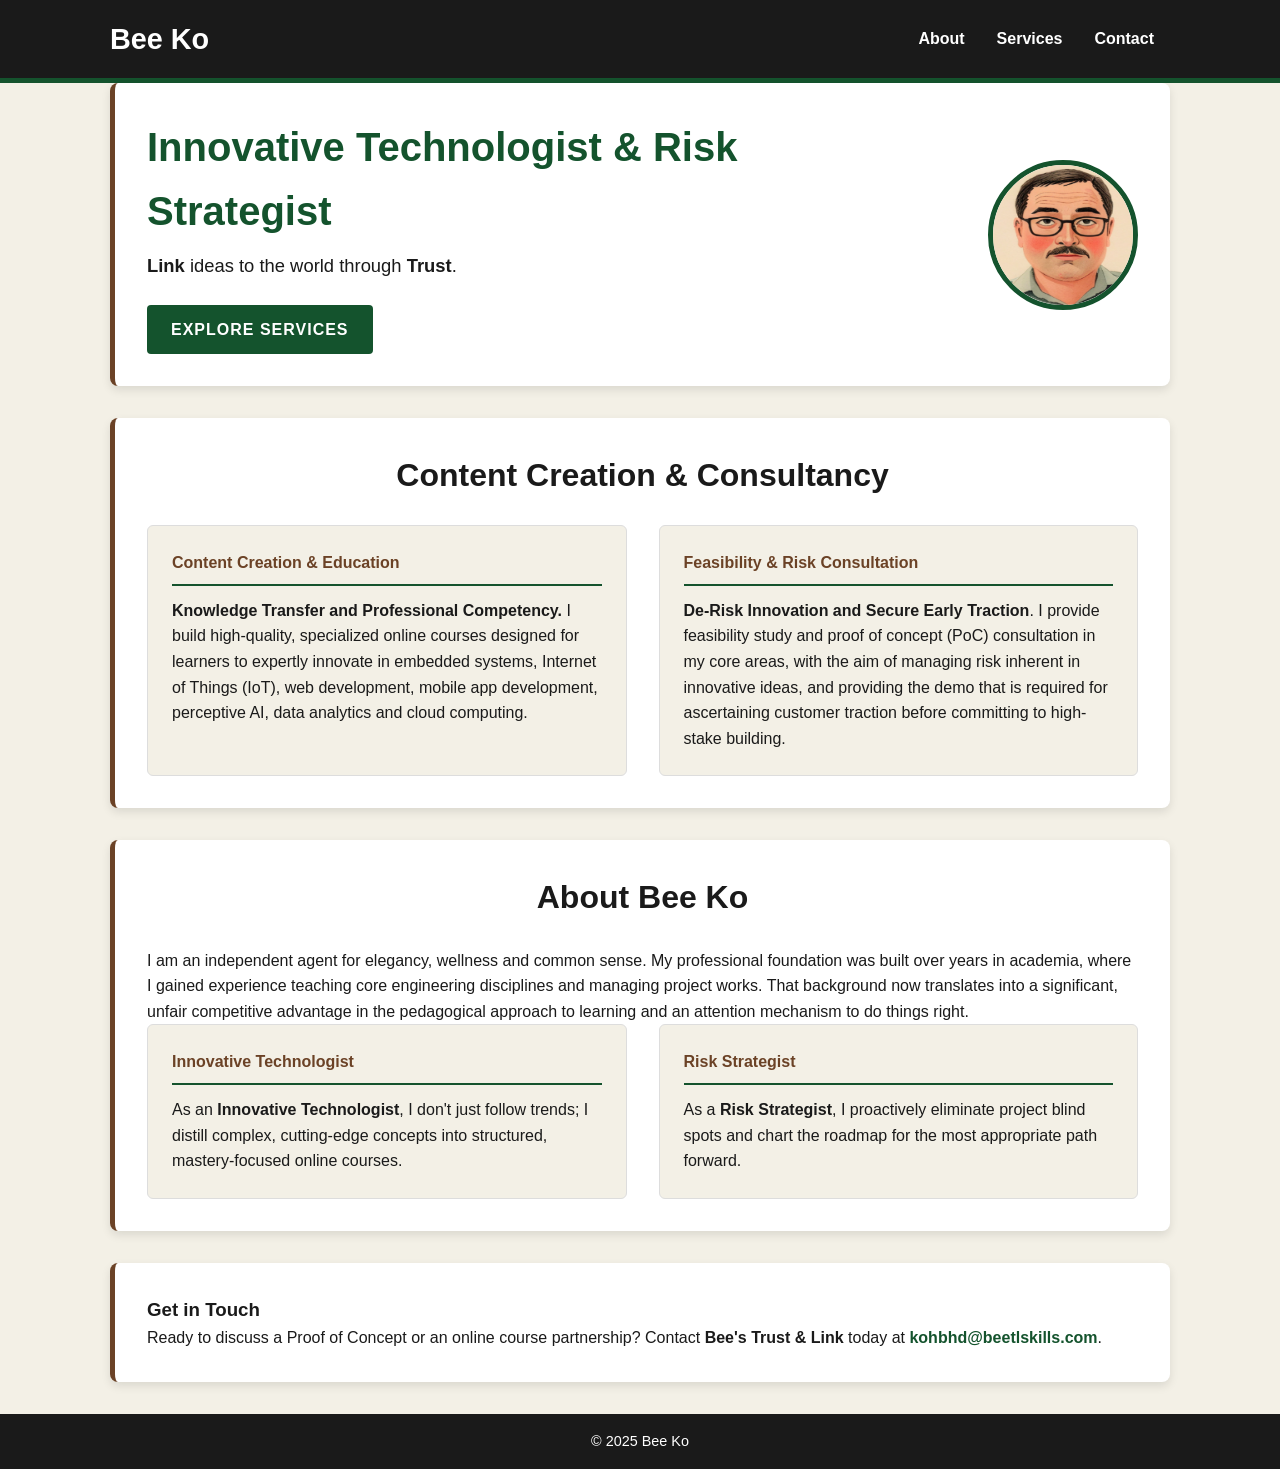
==== index.html @ b1791488 "Update index.html" ====
<!DOCTYPE html>
<html lang="en">
<head>
    <meta charset="UTF-8">
    <meta name="viewport" content="width=device-width, initial-scale=1.0">
    <title>Bee Ko | Innovative Consulting</title>
    <link rel="stylesheet" href="style.css">
</head>
<body>
    <header>
        <div class="container">
            <h1>Bee Ko</h1>
            <nav>
                <ul>
                    <li><a href="#about">About</a></li>
                    <li><a href="#services">Services</a></li>
                    <li><a href="#contact">Contact</a></li>
                </ul>
            </nav>
        </div>
    </header>

    <main class="container">
        <section id="hero" class="card">
            <div class="hero-content">
                <h2>Innovative Technologist & Risk Strategist</h2>
                <p><strong>Link</strong> ideas to the world through <strong>Trust</strong>.</p>
                <a href="#services" class="cta-button">Explore Services</a>
            </div>
            <img src="bee-ko-profile.png" alt="Professional Avatar of Bee Ko" class="profile-image">
        </section>

        <section id="services" class="card">
            <h3>Content Creation & Consultancy</h3>
            <div class="service-details">
                <div class="service-block">
                    <h4>Content Creation & Education</h4>
                    <p><strong>Knowledge Transfer and Professional Competency.</strong> I build high-quality, specialized online courses designed for learners to expertly innovate in embedded systems, Internet of Things (IoT), web development, mobile app development, perceptive AI, data analytics and cloud computing.</p>
                </div>
                <div class="service-block">
                    <h4>Feasibility & Risk Consultation</h4>
                    <p><strong>De-Risk Innovation and Secure Early Traction</strong>. I provide feasibility study and proof of concept (PoC) consultation in my core areas, with the aim of managing risk inherent in innovative ideas, and providing the demo that is required for ascertaining customer traction before committing to high-stake building.</p>
                </div>
            </div>
        </section>
        <section id="about" class="card">
            <h3>About Bee Ko</h3>
            <p>I am an independent agent for elegancy, wellness and common sense. My professional foundation was built over years in academia, where I gained experience teaching core engineering disciplines and managing project works. That background now translates into a significant, unfair competitive advantage in the pedagogical approach to learning and an attention mechanism to do things right.</p>
            <div class="service-details">
                <div class="service-block">
                    <h4>Innovative Technologist</h4>
                    <p>As an <strong>Innovative Technologist</strong>, I don't just follow trends; I distill complex, cutting-edge concepts into structured, mastery-focused online courses.</p>
                </div>
                <div class="service-block">
                    <h4>Risk Strategist</h4>
                    <p>As a <strong>Risk Strategist</strong>, I proactively eliminate project blind spots and chart the roadmap for the most appropriate path forward.</p>
                </div>
            </div>
        </section>
        <section id="contact" class="card">
            <h3>Get in Touch</h3>
            <p>Ready to discuss a Proof of Concept or an online course partnership? Contact <strong>Bee's Trust & Link</strong> today at <a href="mailto:kohbhd@beetlskills.com">kohbhd@beetlskills.com</a>.</p>
        </section>
    </main>

    <footer>
        <div class="container">
            <p>&copy; 2025 Bee Ko</p>
        </div>
    </footer>
</body>
</html>
---- style.css ----
/* --- Wild Duck Color Palette --- */
:root {
    --color-primary: #14532D; /* Iridescent Green */
    --color-secondary: #6B4226; /* Chestnut Brown */
    --color-background: #F3F0E6; /* Creamy White/Tan */
    --color-text: #1A1A1A; /* Near Black */
    --color-light-accent: #FFFFFF; /* Pure White */
}

/* --- Base Styling --- */
* {
    box-sizing: border-box;
    margin: 0;
    padding: 0;
}

body {
    font-family: 'Segoe UI', Tahoma, Geneva, Verdana, sans-serif;
    background-color: var(--color-background);
    color: var(--color-text);
    line-height: 1.6;
}

.container {
    max-width: 1100px;
    margin: 0 auto;
    padding: 0 20px;
}

a {
    color: var(--color-primary);
    text-decoration: none;
    font-weight: bold;
    transition: color 0.3s;
}

a:hover {
    color: #8C8A79;
    text-decoration: underline;
}

/* --- Header & Navigation (Desktop) --- */
header {
    background: var(--color-text);
    color: var(--color-light-accent);
    padding: 1rem 0;
    border-bottom: 5px solid var(--color-primary);
}

header h1 {
    font-size: 1.8rem;
    color: var(--color-light-accent);
}

header .container {
    display: flex;
    justify-content: space-between;
    align-items: center;
}

nav ul {
    list-style: none;
    display: flex; /* Horizontal on desktop */
}

nav ul li a {
    color: var(--color-light-accent);
    padding: 0.5rem 1rem;
    display: block;
    font-weight: bold;
}

nav ul li a:hover {
    color: var(--color-primary);
    background: var(--color-secondary);
}

/* --- Main Content Cards --- */
main {
    padding-top: 2rem;
    padding-bottom: 4rem;
}

.card {
    background: var(--color-light-accent);
    padding: 2rem;
    margin-bottom: 2rem;
    border-radius: 8px;
    box-shadow: 0 4px 10px rgba(0, 0, 0, 0.1);
    border-left: 5px solid var(--color-secondary);
}

/* --- Hero Section (Desktop) --- */
#hero {
    display: flex;
    justify-content: space-between;
    align-items: center;
    min-height: 300px;
}

.hero-content {
    max-width: 60%; /* Desktop width */
}

#hero h2 {
    font-size: 2.5rem;
    color: var(--color-primary);
    margin-bottom: 0.5rem;
}

#hero p {
    font-size: 1.15rem;
    margin-bottom: 1.5rem;
}

.profile-image {
    width: 150px;
    height: 150px;
    background: var(--color-secondary);
    border-radius: 50%;
    border: 5px solid var(--color-primary);
    flex-shrink: 0;
    margin-left: 2rem;
}

.cta-button {
    display: inline-block;
    background: var(--color-primary);
    color: var(--color-light-accent);
    padding: 0.75rem 1.5rem;
    border-radius: 4px;
    font-weight: bold;
    text-transform: uppercase;
    letter-spacing: 1px;
}

.cta-button:hover {
    background: var(--color-secondary);
    color: var(--color-light-accent);
}

/* --- Services & About Section (Desktop) --- */
#services h3, #about h3 {
    text-align: center;
    color: var(--color-text);
    margin-bottom: 1.5rem;
    font-size: 2rem;
}

.service-details {
    display: flex; /* Horizontal on desktop */
    gap: 2rem;
}

.service-block {
    flex: 1;
    padding: 1.5rem;
    background: var(--color-background);
    border-radius: 6px;
    border: 1px solid #ddd;
}

.service-block h4 {
    color: var(--color-secondary);
    margin-bottom: 0.75rem;
    border-bottom: 2px solid var(--color-primary);
    padding-bottom: 0.5rem;
}

/* --- Footer --- */
footer {
    background: var(--color-text);
    color: var(--color-light-accent);
    text-align: center;
    padding: 1rem 0;
    font-size: 0.9rem;
    margin-top: auto;
}

/* ========================================================== */
/* MEDIA QUERIES FOR MOBILE                   */
/* ========================================================== */

/* --- Tablet and Smaller Screens (Max width 768px) --- */
@media (max-width: 768px) {
    /* Adjust Hero Layout */
    #hero {
        flex-direction: column-reverse; /* Put text above image on mobile */
        text-align: center;
        min-height: auto;
    }

    .hero-content {
        max-width: 100%; /* Use full width */
        margin-top: 1.5rem;
    }

    #hero h2 {
        font-size: 2rem;
    }

    .profile-image {
        margin: 0 auto; /* Center image */
    }

    /* Stack Service Blocks */
    .service-details {
        flex-direction: column; /* Stacks the two columns */
        gap: 1.5rem;
    }

    .card {
        padding: 1.5rem; /* Slightly reduced padding */
    }
}

/* --- Small Mobile Phones (Max width 600px) --- */
@media (max-width: 600px) {
    /* Header & Navigation Adjustments */
    header .container {
        flex-direction: column; /* Stack logo/title and nav */
        text-align: center;
    }

    nav ul {
        flex-direction: column; /* Stack navigation links */
        margin-top: 0.5rem;
    }

    nav ul li a {
        padding: 0.25rem 0; /* Less vertical padding for nav items */
    }

    nav ul li a:hover {
        background: transparent; /* Remove background change on hover for stacked links */
        color: var(--color-primary);
    }

    /* General Styling */
    .container {
        padding: 0 10px; /* Less horizontal padding */
    }

    #hero h2 {
        font-size: 1.75rem; /* Smaller hero heading */
    }

    #hero p {
        font-size: 1rem;
    }

    .profile-image {
        width: 120px;
        height: 120px;
    }
}
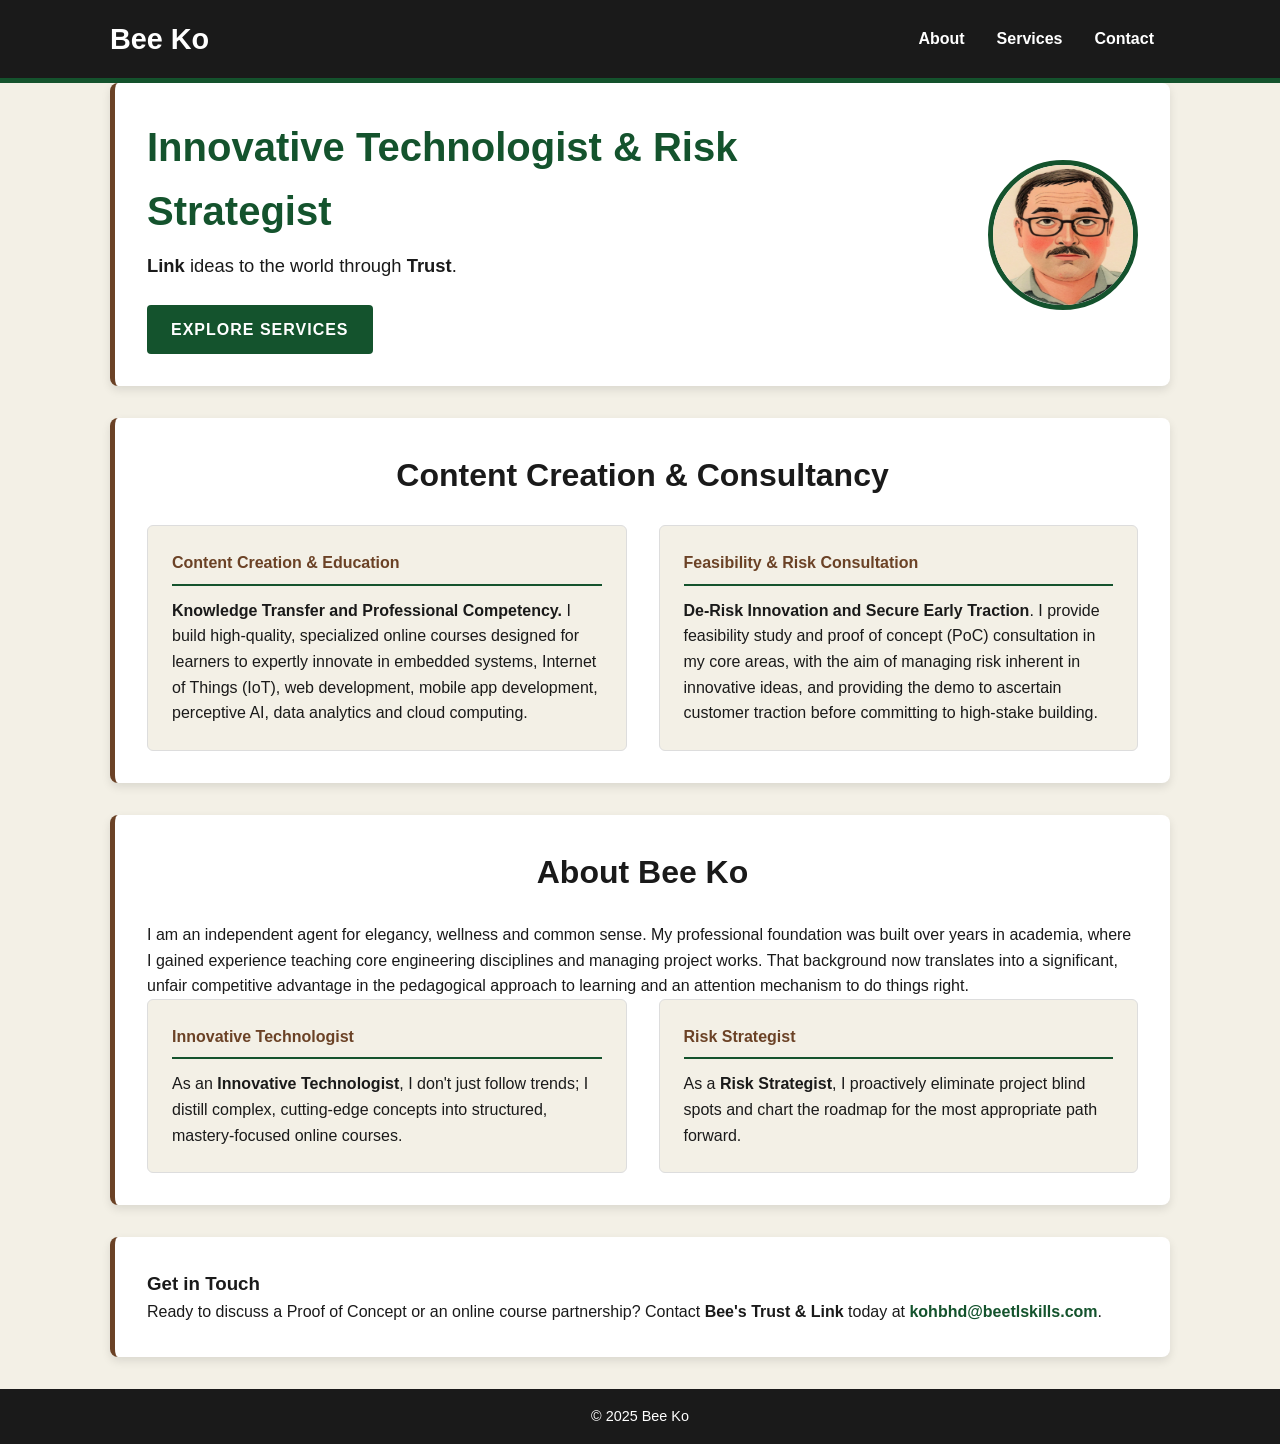
==== commit c4487318: "Update index.html" ====
--- a/index.html
+++ b/index.html
@@ -39,7 +39,7 @@
                 </div>
                 <div class="service-block">
                     <h4>Feasibility & Risk Consultation</h4>
-                    <p><strong>De-Risk Innovation and Secure Early Traction</strong>. I provide feasibility study and proof of concept (PoC) consultation in my core areas, with the aim of managing risk inherent in innovative ideas, and providing the demo that is required for ascertaining customer traction before committing to high-stake building.</p>
+                    <p><strong>De-Risk Innovation and Secure Early Traction</strong>. I provide feasibility study and proof of concept (PoC) consultation in my core areas, with the aim of managing risk inherent in innovative ideas, and providing the demo to ascertain customer traction before committing to high-stake building.</p>
                 </div>
             </div>
         </section>
@@ -78,3 +78,4 @@
 
 
 
+
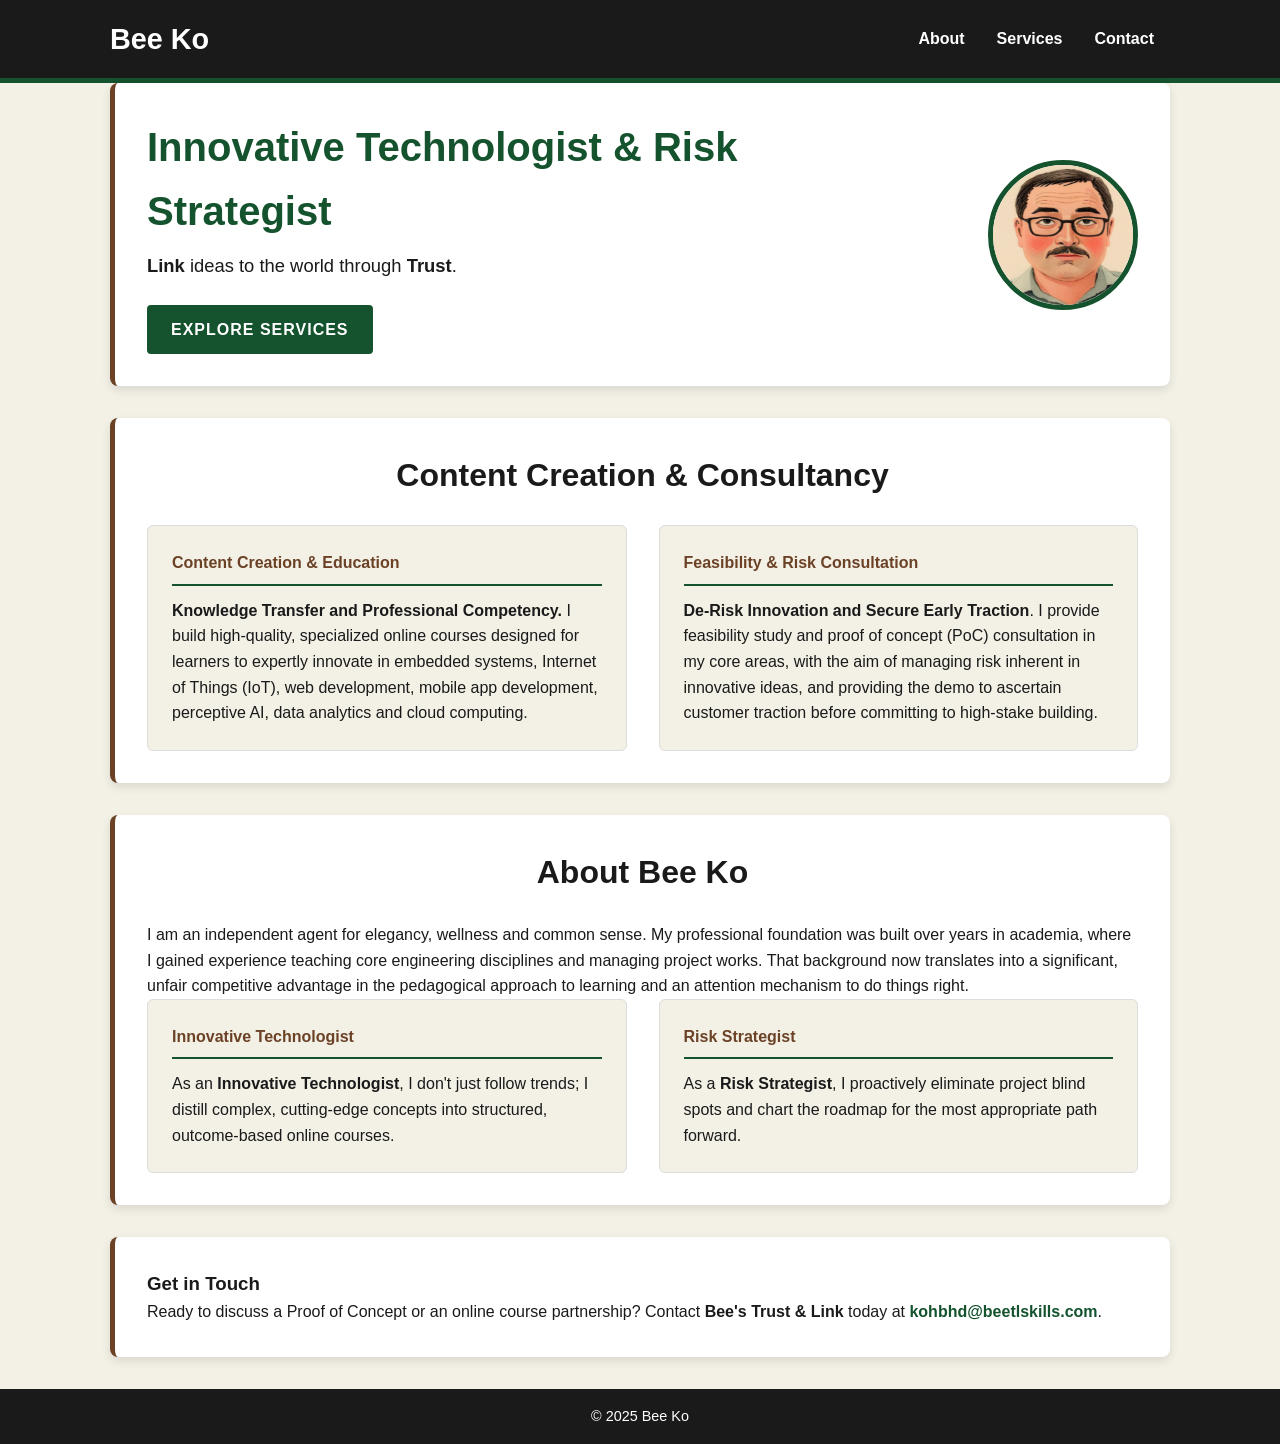
==== commit 676db8e7: "Update index.html" ====
--- a/index.html
+++ b/index.html
@@ -49,7 +49,7 @@
             <div class="service-details">
                 <div class="service-block">
                     <h4>Innovative Technologist</h4>
-                    <p>As an <strong>Innovative Technologist</strong>, I don't just follow trends; I distill complex, cutting-edge concepts into structured, mastery-focused online courses.</p>
+                    <p>As an <strong>Innovative Technologist</strong>, I don't just follow trends; I distill complex, cutting-edge concepts into structured, outcome-based online courses.</p>
                 </div>
                 <div class="service-block">
                     <h4>Risk Strategist</h4>
@@ -79,3 +79,4 @@
 
 
 
+
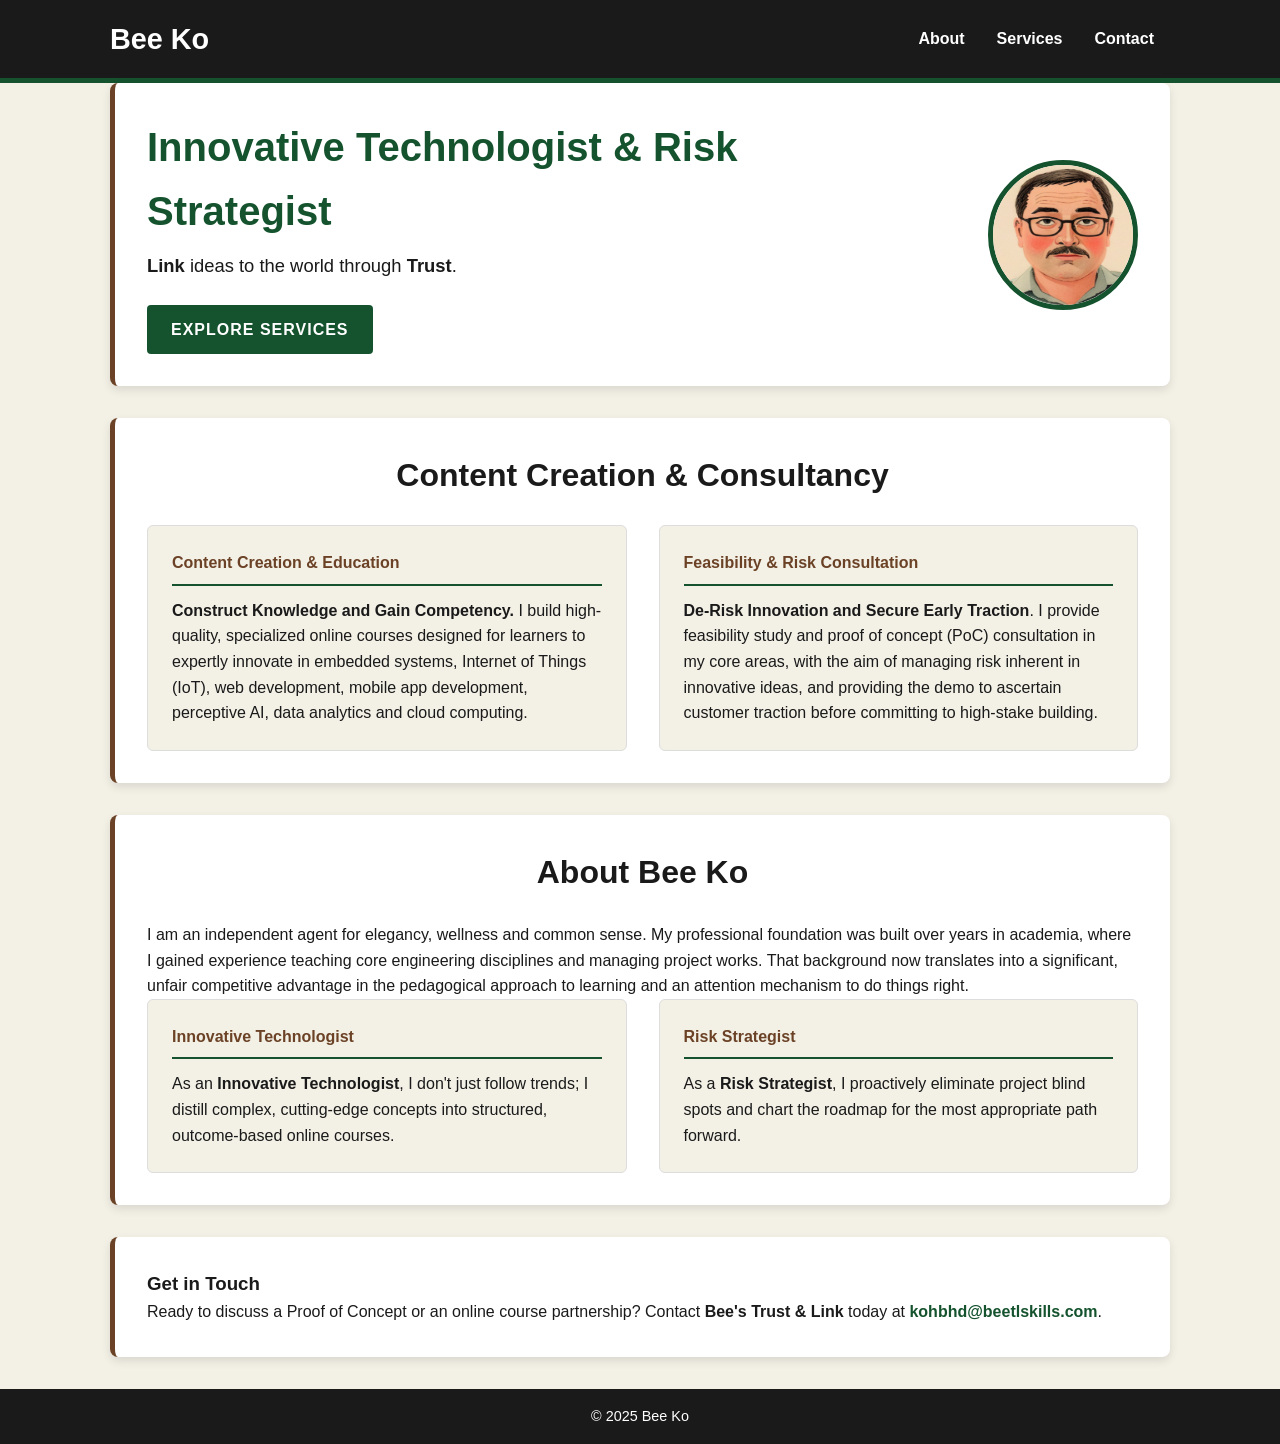
==== commit dd7f139c: "Update index.html" ====
--- a/index.html
+++ b/index.html
@@ -35,7 +35,7 @@
             <div class="service-details">
                 <div class="service-block">
                     <h4>Content Creation & Education</h4>
-                    <p><strong>Knowledge Transfer and Professional Competency.</strong> I build high-quality, specialized online courses designed for learners to expertly innovate in embedded systems, Internet of Things (IoT), web development, mobile app development, perceptive AI, data analytics and cloud computing.</p>
+                    <p><strong>Construct Knowledge and Gain Competency.</strong> I build high-quality, specialized online courses designed for learners to expertly innovate in embedded systems, Internet of Things (IoT), web development, mobile app development, perceptive AI, data analytics and cloud computing.</p>
                 </div>
                 <div class="service-block">
                     <h4>Feasibility & Risk Consultation</h4>
@@ -80,3 +80,4 @@
 
 
 
+
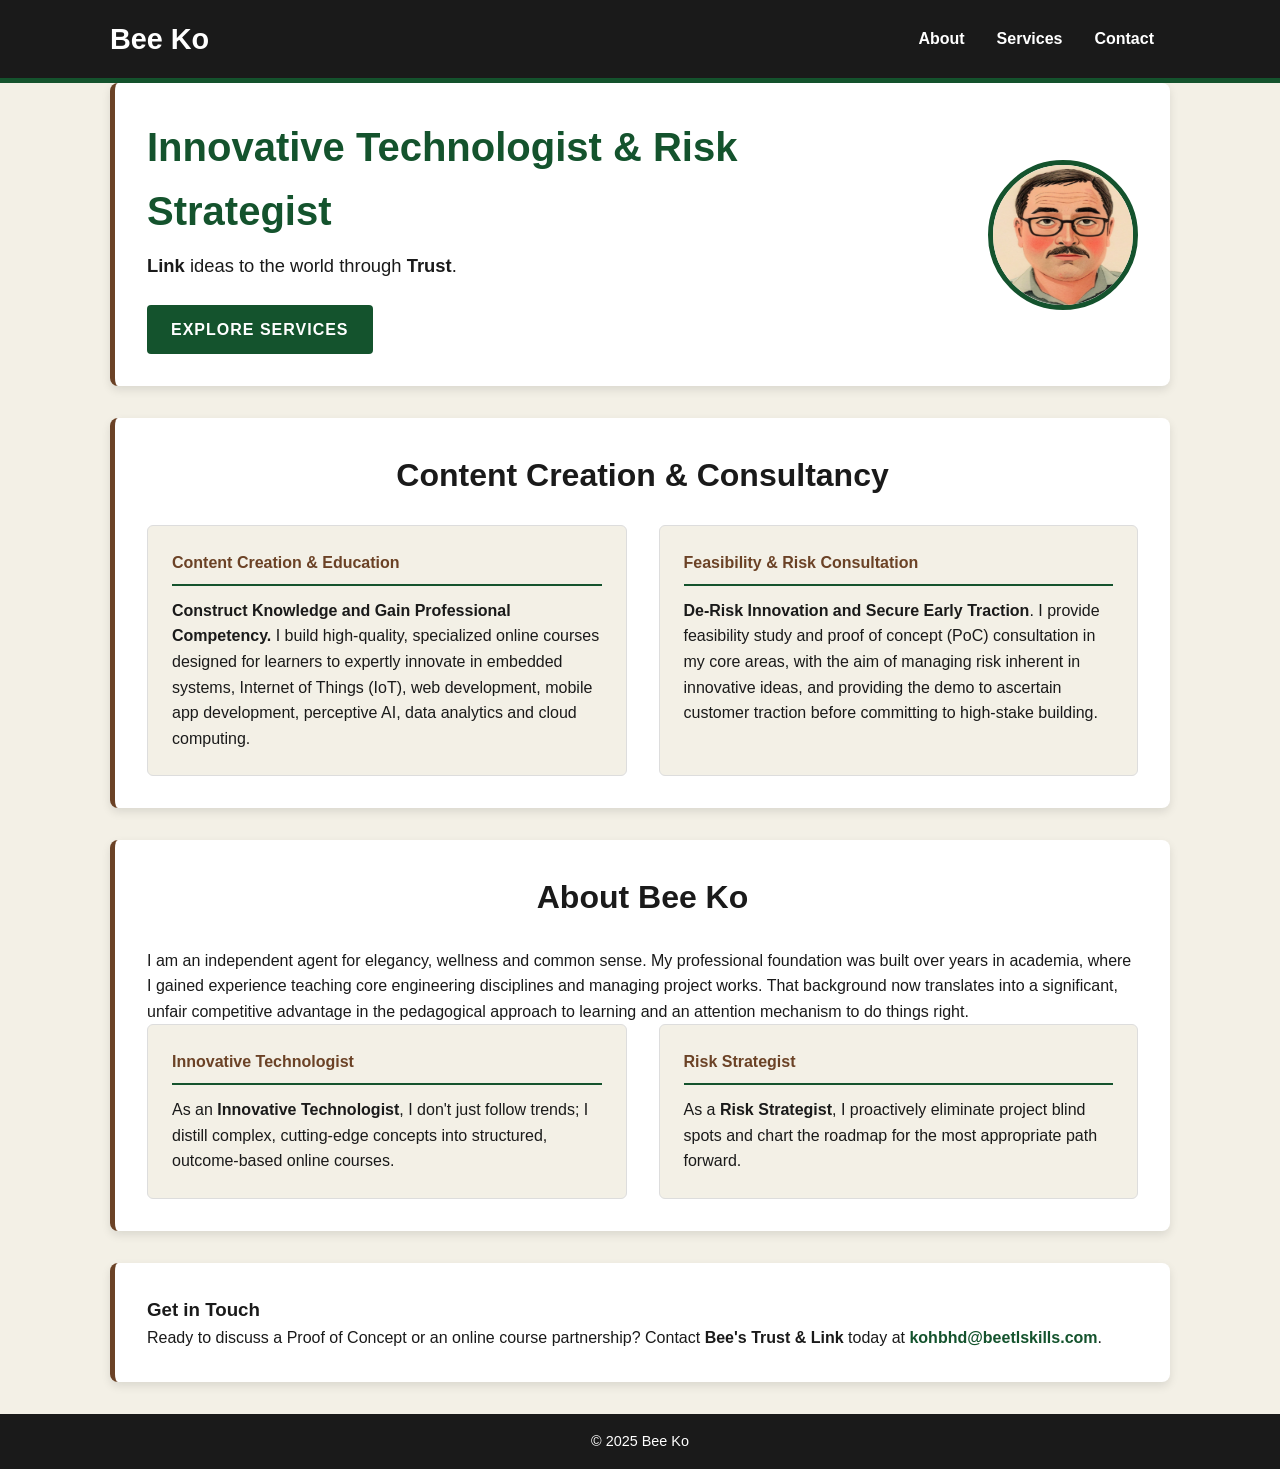
==== commit 36c74105: "Update index.html" ====
--- a/index.html
+++ b/index.html
@@ -1,4 +1,4 @@
-<!DOCTYPE html>
+ <!DOCTYPE html>
 <html lang="en">
 <head>
     <meta charset="UTF-8">
@@ -35,7 +35,7 @@
             <div class="service-details">
                 <div class="service-block">
                     <h4>Content Creation & Education</h4>
-                    <p><strong>Construct Knowledge and Gain Competency.</strong> I build high-quality, specialized online courses designed for learners to expertly innovate in embedded systems, Internet of Things (IoT), web development, mobile app development, perceptive AI, data analytics and cloud computing.</p>
+                    <p><strong>Construct Knowledge and Gain Professional Competency.</strong> I build high-quality, specialized online courses designed for learners to expertly innovate in embedded systems, Internet of Things (IoT), web development, mobile app development, perceptive AI, data analytics and cloud computing.</p>
                 </div>
                 <div class="service-block">
                     <h4>Feasibility & Risk Consultation</h4>
@@ -81,3 +81,4 @@
 
 
 
+
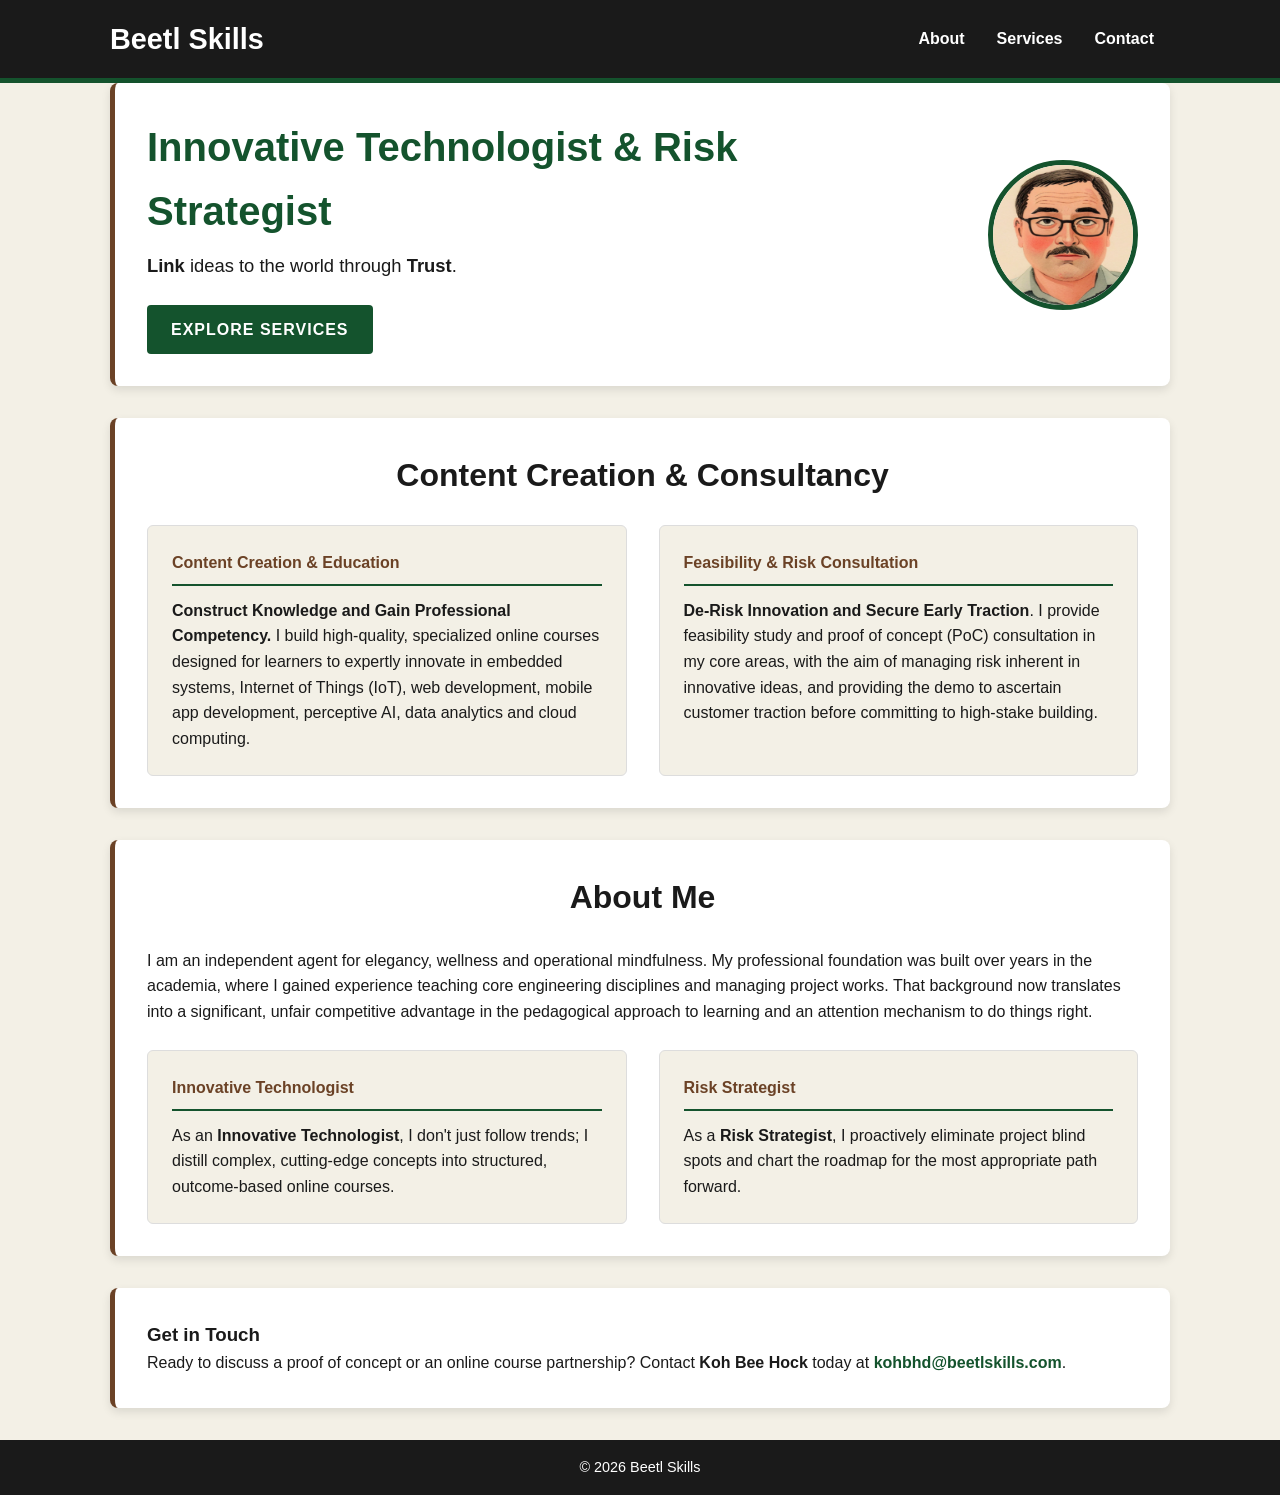
==== commit 38fee2cf: "Update web page content" ====
--- a/index.html
+++ b/index.html
@@ -9,7 +9,7 @@
 <body>
     <header>
         <div class="container">
-            <h1>Bee Ko</h1>
+            <h1>Beetl Skills</h1>
             <nav>
                 <ul>
                     <li><a href="#about">About</a></li>
@@ -44,8 +44,9 @@
             </div>
         </section>
         <section id="about" class="card">
-            <h3>About Bee Ko</h3>
-            <p>I am an independent agent for elegancy, wellness and common sense. My professional foundation was built over years in academia, where I gained experience teaching core engineering disciplines and managing project works. That background now translates into a significant, unfair competitive advantage in the pedagogical approach to learning and an attention mechanism to do things right.</p>
+            <h3>About Me</h3>
+            <p>I am an independent agent for elegancy, wellness and operational mindfulness. My professional foundation was built over years in the academia, where I gained experience teaching core engineering disciplines and managing project works. That background now translates into a significant, unfair competitive advantage in the pedagogical approach to learning and an attention mechanism to do things right.</p>
+            <br/>
             <div class="service-details">
                 <div class="service-block">
                     <h4>Innovative Technologist</h4>
@@ -59,13 +60,13 @@
         </section>
         <section id="contact" class="card">
             <h3>Get in Touch</h3>
-            <p>Ready to discuss a Proof of Concept or an online course partnership? Contact <strong>Bee's Trust & Link</strong> today at <a href="mailto:kohbhd@beetlskills.com">kohbhd@beetlskills.com</a>.</p>
+            <p>Ready to discuss a proof of concept or an online course partnership? Contact <strong>Koh Bee Hock</strong> today at <a href="mailto:kohbhd@beetlskills.com">kohbhd@beetlskills.com</a>.</p>
         </section>
     </main>
 
     <footer>
         <div class="container">
-            <p>&copy; 2025 Bee Ko</p>
+            <p>&copy; 2026 Beetl Skills</p>
         </div>
     </footer>
 </body>
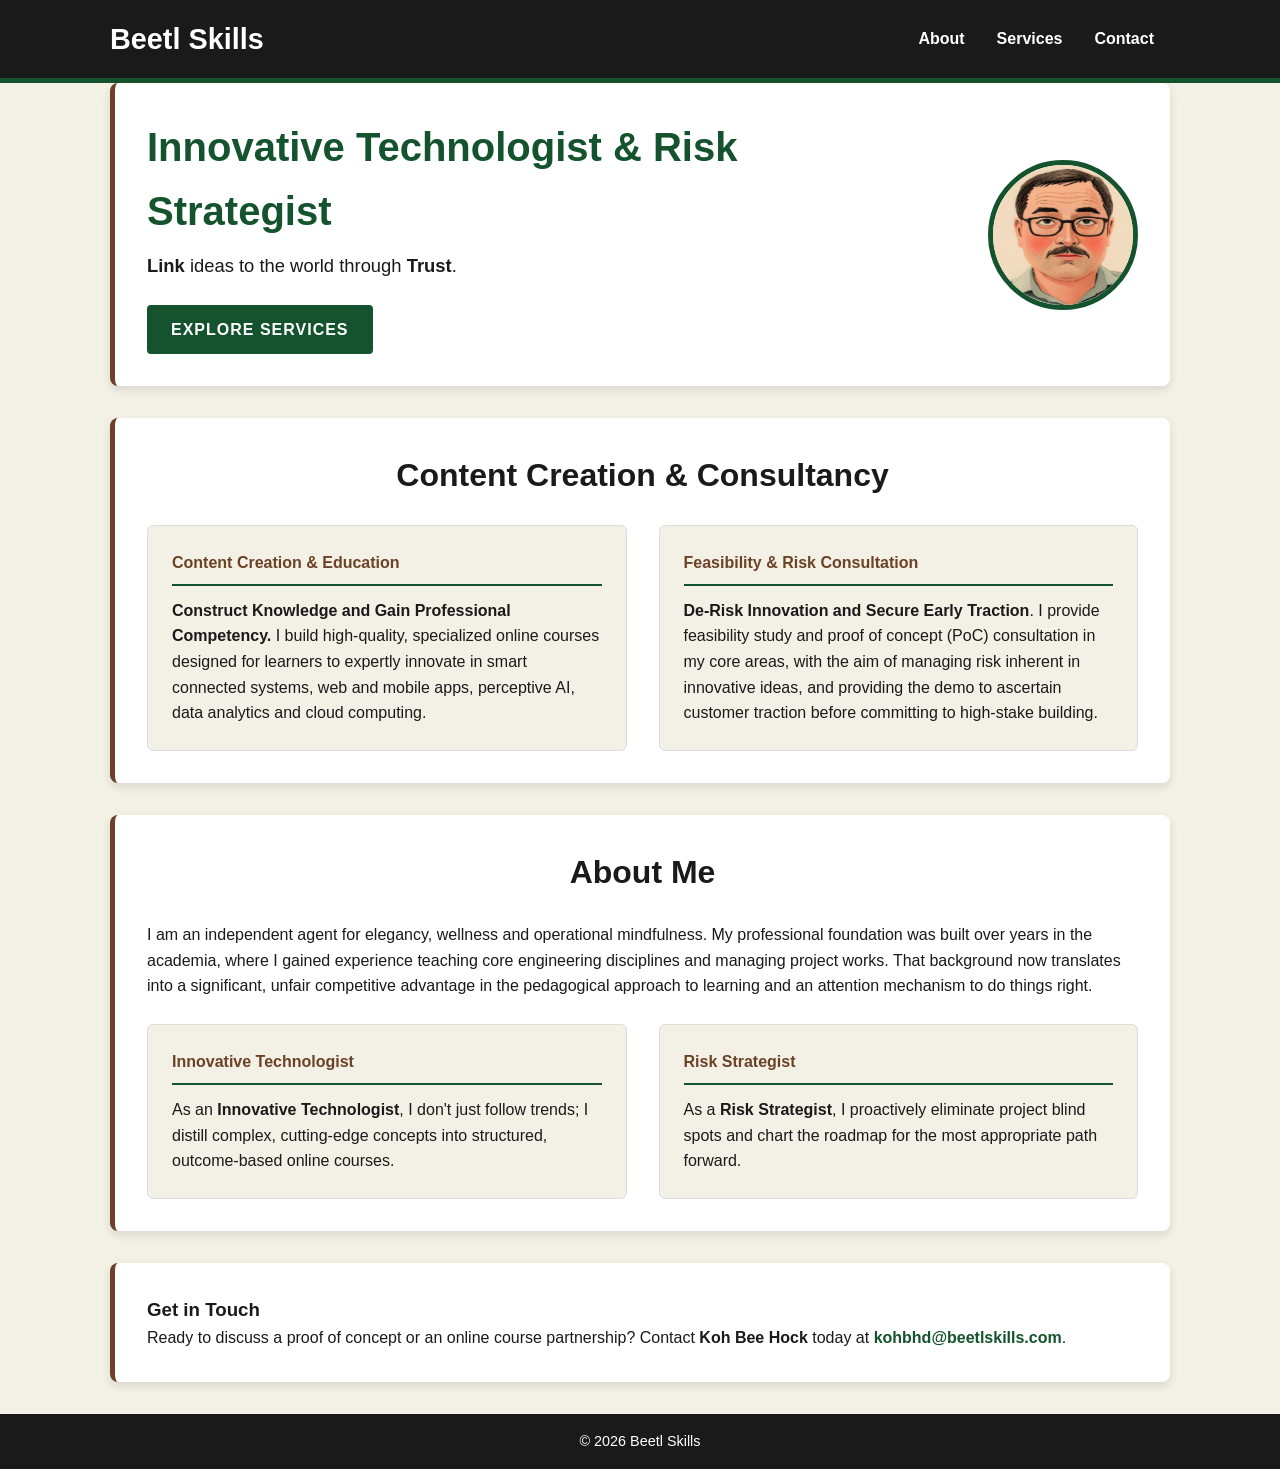
==== commit cd09cecb: "Revise text" ====
--- a/index.html
+++ b/index.html
@@ -35,7 +35,7 @@
             <div class="service-details">
                 <div class="service-block">
                     <h4>Content Creation & Education</h4>
-                    <p><strong>Construct Knowledge and Gain Professional Competency.</strong> I build high-quality, specialized online courses designed for learners to expertly innovate in embedded systems, Internet of Things (IoT), web development, mobile app development, perceptive AI, data analytics and cloud computing.</p>
+                    <p><strong>Construct Knowledge and Gain Professional Competency.</strong> I build high-quality, specialized online courses designed for learners to expertly innovate in smart connected systems, web and mobile apps, perceptive AI, data analytics and cloud computing.</p>
                 </div>
                 <div class="service-block">
                     <h4>Feasibility & Risk Consultation</h4>
